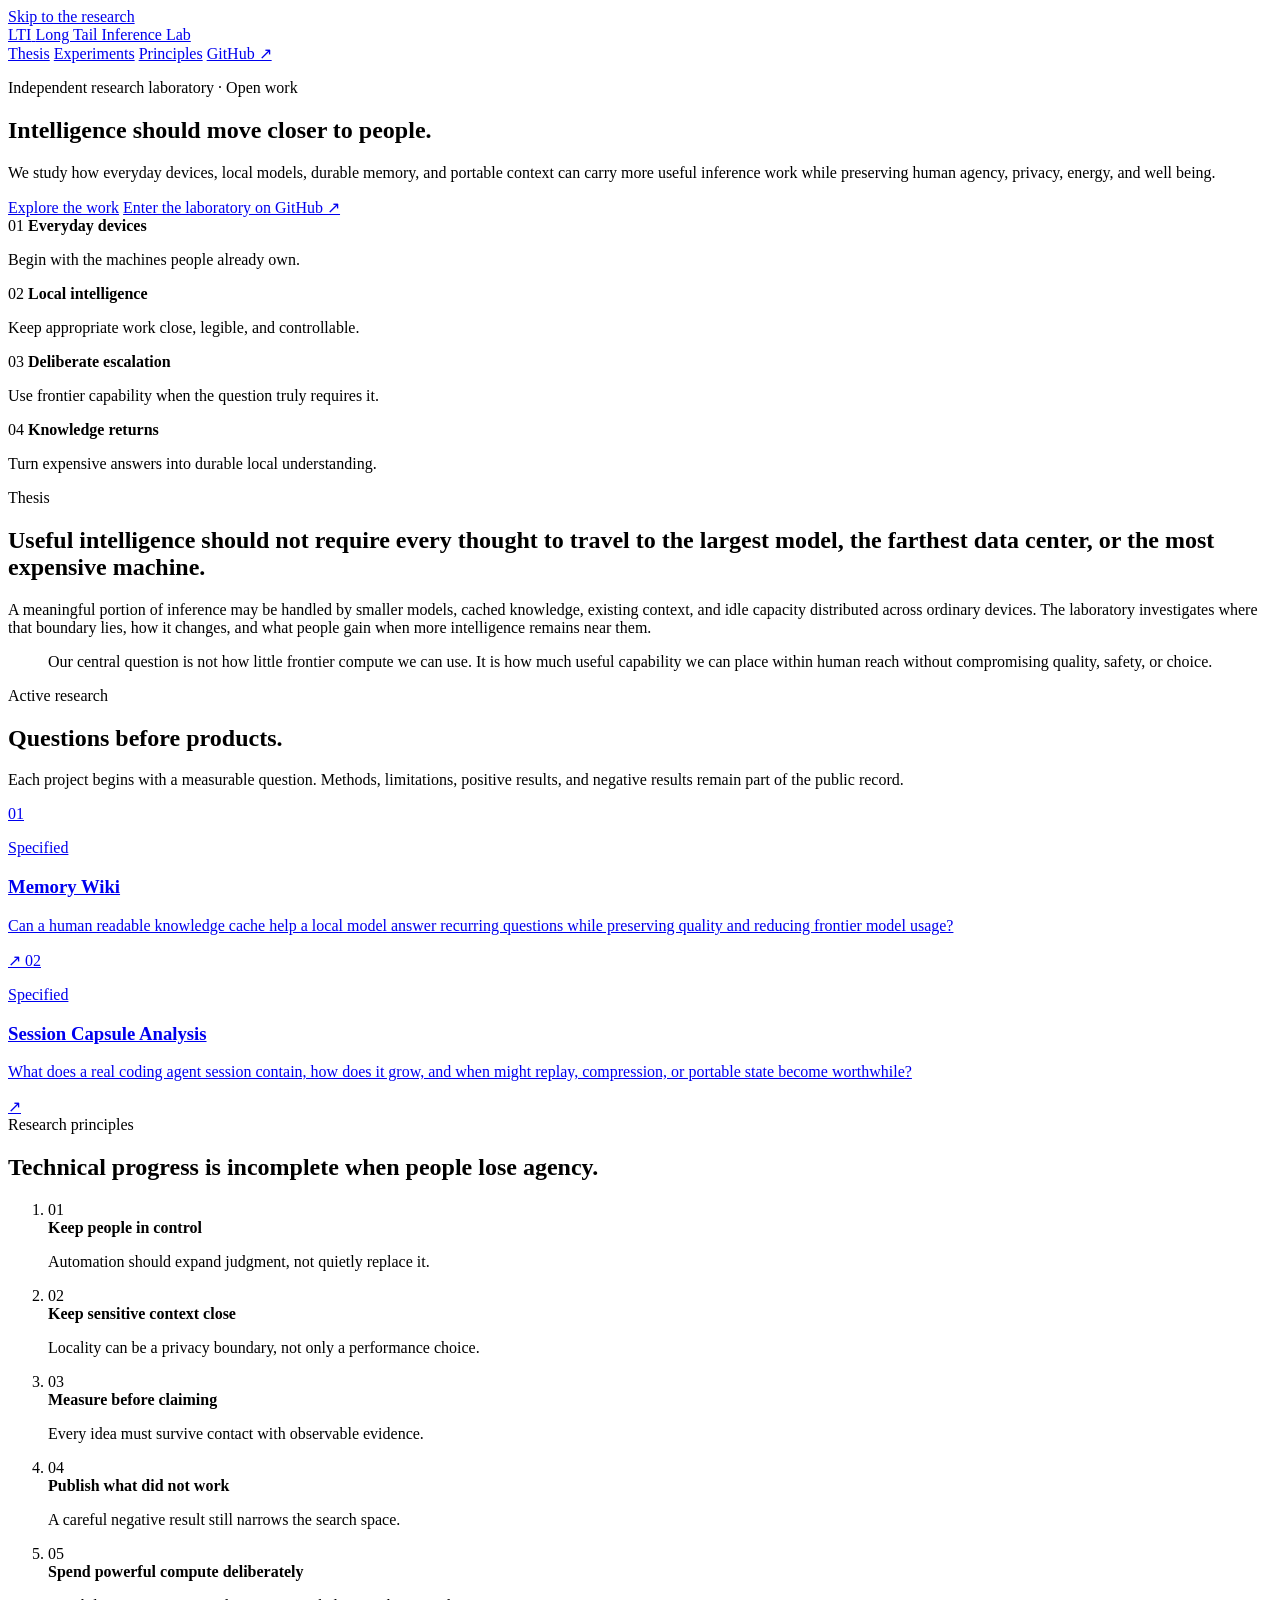
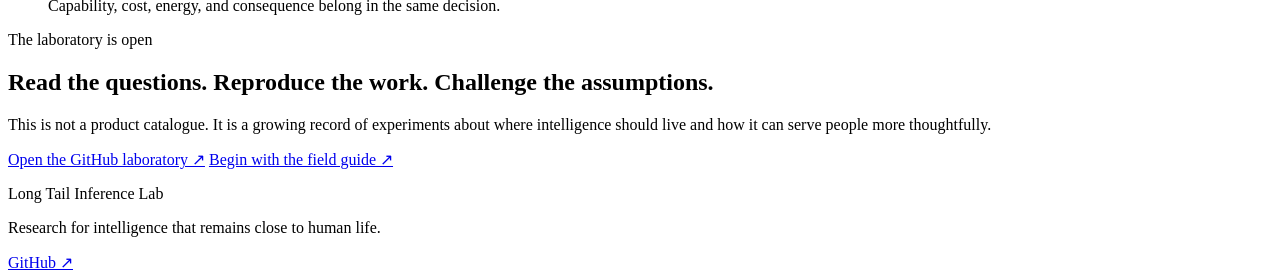
==== website/index.html @ 5ebd6b43 "Add laboratory website structure" ====
<!doctype html>
<html lang="en">
  <head>
    <meta charset="utf-8" />
    <meta name="viewport" content="width=device-width, initial-scale=1" />
    <meta
      name="description"
      content="Long Tail Inference Lab studies how everyday devices, local models, durable memory, and portable context can make useful intelligence more private, efficient, and human centered."
    />
    <meta name="theme-color" content="#f4f3ef" />
    <meta property="og:title" content="Long Tail Inference Lab" />
    <meta
      property="og:description"
      content="Researching how intelligence can move closer to people."
    />
    <meta property="og:type" content="website" />
    <title>Long Tail Inference Lab</title>
    <link rel="stylesheet" href="styles.css" />
  </head>
  <body>
    <a class="skip-link" href="#main">Skip to the research</a>

    <header class="site-header">
      <a class="identity" href="#top" aria-label="Long Tail Inference Lab home">
        <span class="identity-mark" aria-hidden="true">LTI</span>
        <span>Long Tail Inference Lab</span>
      </a>
      <nav aria-label="Primary navigation">
        <a href="#thesis">Thesis</a>
        <a href="#experiments">Experiments</a>
        <a href="#principles">Principles</a>
        <a
          href="https://github.com/raghavan/longtail-inference-lab"
          target="_blank"
          rel="noreferrer"
        >GitHub ↗</a>
      </nav>
    </header>

    <main id="main">
      <section class="hero" id="top" aria-labelledby="hero-title">
        <p class="eyebrow">Independent research laboratory · Open work</p>
        <h1 id="hero-title">Intelligence should move closer to people.</h1>
        <p class="hero-copy">
          We study how everyday devices, local models, durable memory, and portable context can carry more useful inference work while preserving human agency, privacy, energy, and well being.
        </p>
        <div class="hero-actions">
          <a class="primary-action" href="#experiments">Explore the work</a>
          <a
            class="text-action"
            href="https://github.com/raghavan/longtail-inference-lab"
            target="_blank"
            rel="noreferrer"
          >Enter the laboratory on GitHub ↗</a>
        </div>
      </section>

      <section class="research-line" aria-label="Research direction">
        <div>
          <span>01</span>
          <strong>Everyday devices</strong>
          <p>Begin with the machines people already own.</p>
        </div>
        <div>
          <span>02</span>
          <strong>Local intelligence</strong>
          <p>Keep appropriate work close, legible, and controllable.</p>
        </div>
        <div>
          <span>03</span>
          <strong>Deliberate escalation</strong>
          <p>Use frontier capability when the question truly requires it.</p>
        </div>
        <div>
          <span>04</span>
          <strong>Knowledge returns</strong>
          <p>Turn expensive answers into durable local understanding.</p>
        </div>
      </section>

      <section class="split-section" id="thesis" aria-labelledby="thesis-title">
        <div class="section-label">Thesis</div>
        <div class="section-content">
          <h2 id="thesis-title">
            Useful intelligence should not require every thought to travel to the largest model, the farthest data center, or the most expensive machine.
          </h2>
          <p>
            A meaningful portion of inference may be handled by smaller models, cached knowledge, existing context, and idle capacity distributed across ordinary devices. The laboratory investigates where that boundary lies, how it changes, and what people gain when more intelligence remains near them.
          </p>
          <blockquote>
            Our central question is not how little frontier compute we can use. It is how much useful capability we can place within human reach without compromising quality, safety, or choice.
          </blockquote>
        </div>
      </section>

      <section id="experiments" aria-labelledby="experiments-title">
        <div class="section-heading">
          <div>
            <p class="section-label">Active research</p>
            <h2 id="experiments-title">Questions before products.</h2>
          </div>
          <p>
            Each project begins with a measurable question. Methods, limitations, positive results, and negative results remain part of the public record.
          </p>
        </div>

        <div class="experiment-list">
          <a
            class="experiment"
            href="https://github.com/raghavan/longtail-inference-lab/tree/main/projects/01_memory_wiki"
            target="_blank"
            rel="noreferrer"
          >
            <span class="experiment-number">01</span>
            <div>
              <p class="status">Specified</p>
              <h3>Memory Wiki</h3>
              <p>
                Can a human readable knowledge cache help a local model answer recurring questions while preserving quality and reducing frontier model usage?
              </p>
            </div>
            <span class="arrow" aria-hidden="true">↗</span>
          </a>

          <a
            class="experiment"
            href="https://github.com/raghavan/longtail-inference-lab/tree/main/projects/02_session_capsule_analysis"
            target="_blank"
            rel="noreferrer"
          >
            <span class="experiment-number">02</span>
            <div>
              <p class="status">Specified</p>
              <h3>Session Capsule Analysis</h3>
              <p>
                What does a real coding agent session contain, how does it grow, and when might replay, compression, or portable state become worthwhile?
              </p>
            </div>
            <span class="arrow" aria-hidden="true">↗</span>
          </a>
        </div>
      </section>

      <section class="split-section principles" id="principles" aria-labelledby="principles-title">
        <div class="section-label">Research principles</div>
        <div class="section-content">
          <h2 id="principles-title">Technical progress is incomplete when people lose agency.</h2>
          <ol class="principle-list">
            <li>
              <span>01</span>
              <div>
                <strong>Keep people in control</strong>
                <p>Automation should expand judgment, not quietly replace it.</p>
              </div>
            </li>
            <li>
              <span>02</span>
              <div>
                <strong>Keep sensitive context close</strong>
                <p>Locality can be a privacy boundary, not only a performance choice.</p>
              </div>
            </li>
            <li>
              <span>03</span>
              <div>
                <strong>Measure before claiming</strong>
                <p>Every idea must survive contact with observable evidence.</p>
              </div>
            </li>
            <li>
              <span>04</span>
              <div>
                <strong>Publish what did not work</strong>
                <p>A careful negative result still narrows the search space.</p>
              </div>
            </li>
            <li>
              <span>05</span>
              <div>
                <strong>Spend powerful compute deliberately</strong>
                <p>Capability, cost, energy, and consequence belong in the same decision.</p>
              </div>
            </li>
          </ol>
        </div>
      </section>

      <section class="invitation" aria-labelledby="invitation-title">
        <p class="section-label">The laboratory is open</p>
        <h2 id="invitation-title">Read the questions. Reproduce the work. Challenge the assumptions.</h2>
        <p>
          This is not a product catalogue. It is a growing record of experiments about where intelligence should live and how it can serve people more thoughtfully.
        </p>
        <div class="invitation-links">
          <a
            class="primary-action"
            href="https://github.com/raghavan/longtail-inference-lab"
            target="_blank"
            rel="noreferrer"
          >Open the GitHub laboratory ↗</a>
          <a
            class="text-action"
            href="https://github.com/raghavan/longtail-inference-lab/blob/main/resources/learning/field_guide.md"
            target="_blank"
            rel="noreferrer"
          >Begin with the field guide ↗</a>
        </div>
      </section>
    </main>

    <footer>
      <p>Long Tail Inference Lab</p>
      <p>Research for intelligence that remains close to human life.</p>
      <a
        href="https://github.com/raghavan/longtail-inference-lab"
        target="_blank"
        rel="noreferrer"
      >GitHub ↗</a>
    </footer>
  </body>
</html>
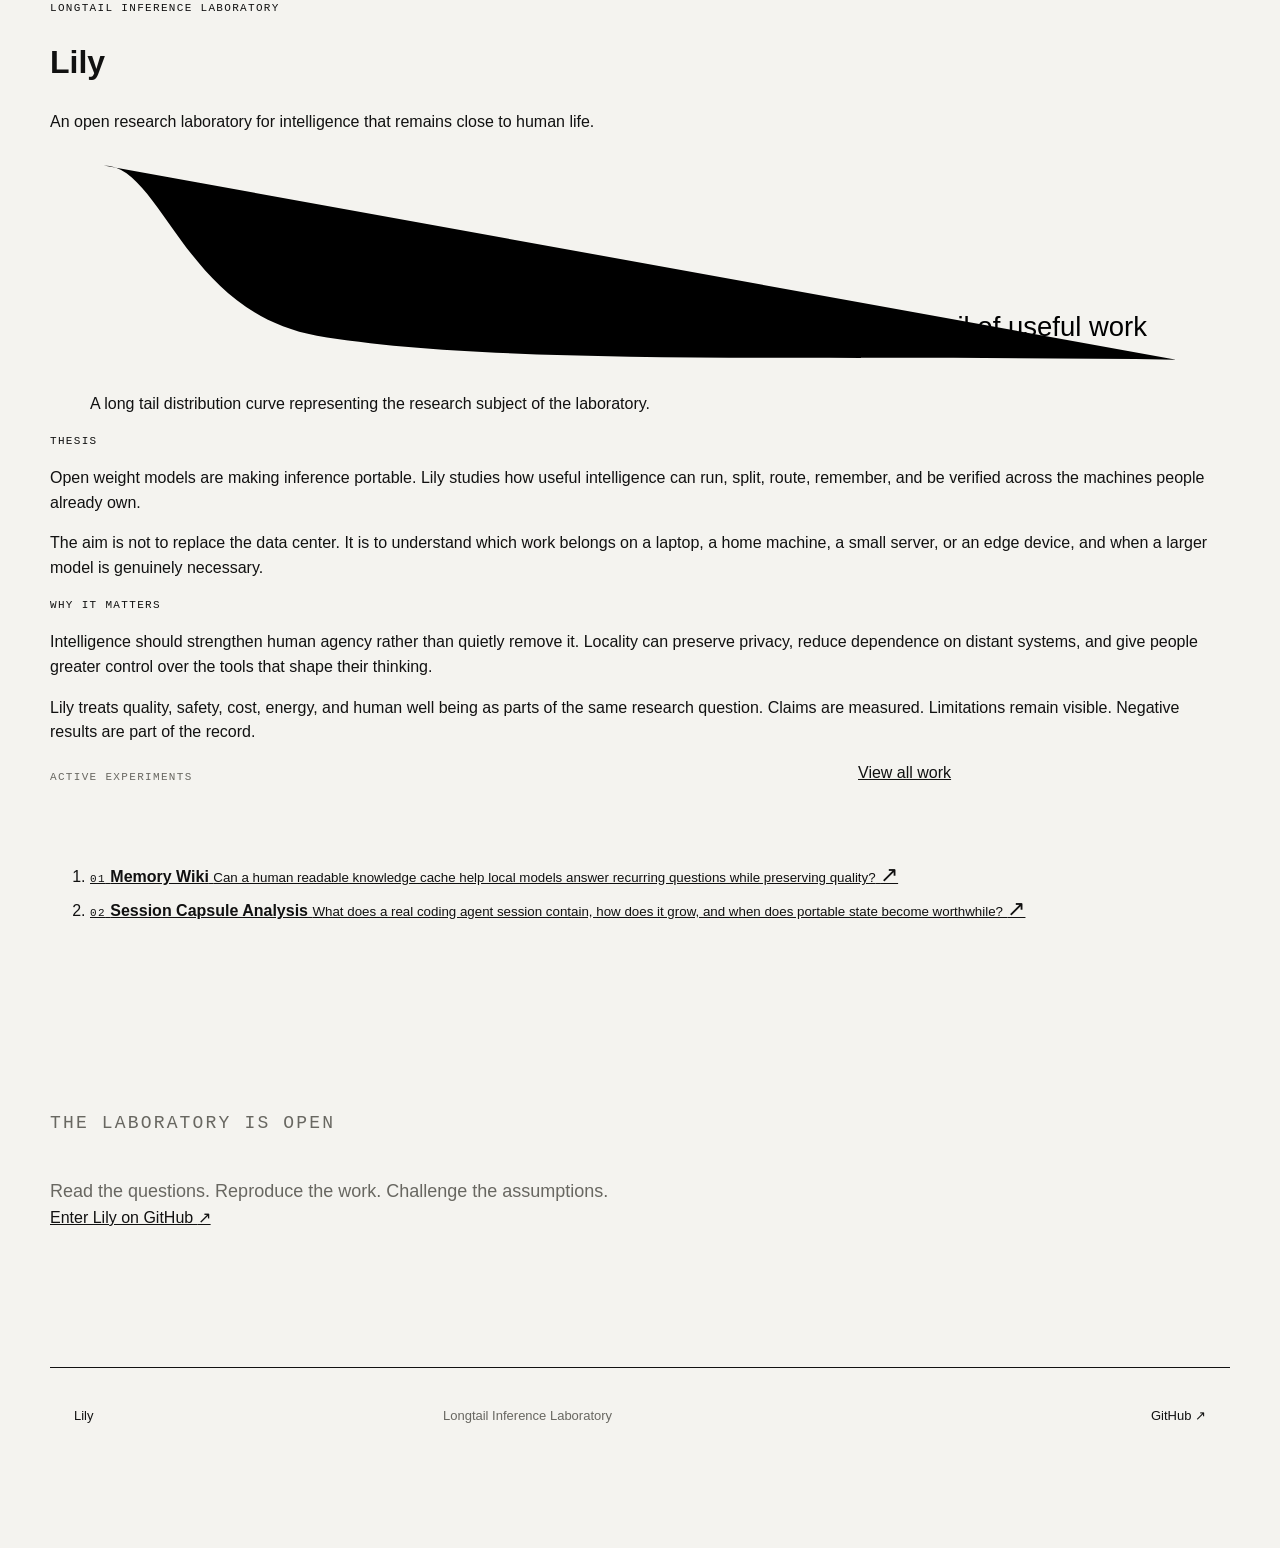
==== commit 29bcbfea: "Refine Lily website identity and content" ====
--- a/website/index.html
+++ b/website/index.html
@@ -1,221 +1,90 @@
 <!doctype html>
 <html lang="en">
-  <head>
-    <meta charset="utf-8" />
-    <meta name="viewport" content="width=device-width, initial-scale=1" />
-    <meta
-      name="description"
-      content="Long Tail Inference Lab studies how everyday devices, local models, durable memory, and portable context can make useful intelligence more private, efficient, and human centered."
-    />
-    <meta name="theme-color" content="#f4f3ef" />
-    <meta property="og:title" content="Long Tail Inference Lab" />
-    <meta
-      property="og:description"
-      content="Researching how intelligence can move closer to people."
-    />
-    <meta property="og:type" content="website" />
-    <title>Long Tail Inference Lab</title>
-    <link rel="stylesheet" href="styles.css" />
-  </head>
-  <body>
-    <a class="skip-link" href="#main">Skip to the research</a>
+<head>
+  <meta charset="utf-8">
+  <meta name="viewport" content="width=device-width, initial-scale=1">
+  <title>Lily | Longtail Inference Laboratory</title>
+  <meta name="description" content="Lily is the Longtail Inference Laboratory, an open research laboratory studying how useful intelligence can move closer to people.">
+  <meta name="theme-color" content="#ffffff">
+  <meta property="og:title" content="Lily | Longtail Inference Laboratory">
+  <meta property="og:description" content="Researching how useful intelligence can remain closer to people, their devices, and their lives.">
+  <meta property="og:type" content="website">
+  <link rel="preconnect" href="https://fonts.googleapis.com">
+  <link rel="preconnect" href="https://fonts.gstatic.com" crossorigin>
+  <link href="https://fonts.googleapis.com/css2?family=IBM+Plex+Mono:wght@400;500&family=Newsreader:ital,opsz,wght@0,6..72,400;0,6..72,500;1,6..72,400&display=swap" rel="stylesheet">
+  <link rel="stylesheet" href="styles.css">
+</head>
+<body>
+  <a class="skip-link" href="#main">Skip to the research</a>
 
-    <header class="site-header">
-      <a class="identity" href="#top" aria-label="Long Tail Inference Lab home">
-        <span class="identity-mark" aria-hidden="true">LTI</span>
-        <span>Long Tail Inference Lab</span>
-      </a>
-      <nav aria-label="Primary navigation">
-        <a href="#thesis">Thesis</a>
-        <a href="#experiments">Experiments</a>
-        <a href="#principles">Principles</a>
-        <a
-          href="https://github.com/raghavan/longtail-inference-lab"
-          target="_blank"
-          rel="noreferrer"
-        >GitHub ↗</a>
-      </nav>
+  <main class="page" id="main">
+    <header>
+      <p class="eyebrow">Longtail Inference Laboratory</p>
+      <h1>Lily</h1>
+      <p class="dek">An open research laboratory for intelligence that remains close to human life.</p>
     </header>
 
-    <main id="main">
-      <section class="hero" id="top" aria-labelledby="hero-title">
-        <p class="eyebrow">Independent research laboratory · Open work</p>
-        <h1 id="hero-title">Intelligence should move closer to people.</h1>
-        <p class="hero-copy">
-          We study how everyday devices, local models, durable memory, and portable context can carry more useful inference work while preserving human agency, privacy, energy, and well being.
-        </p>
-        <div class="hero-actions">
-          <a class="primary-action" href="#experiments">Explore the work</a>
-          <a
-            class="text-action"
-            href="https://github.com/raghavan/longtail-inference-lab"
-            target="_blank"
-            rel="noreferrer"
-          >Enter the laboratory on GitHub ↗</a>
-        </div>
-      </section>
+    <figure class="tail" aria-labelledby="tail-caption">
+      <svg viewBox="0 0 640 136" xmlns="http://www.w3.org/2000/svg" aria-hidden="true">
+        <path d="M 8 9 C 42 9, 54 94, 132 108 C 238 126, 426 119, 632 122"></path>
+        <text class="tail-label" x="430" y="108">the long tail of useful work</text>
+      </svg>
+      <figcaption id="tail-caption" class="sr-only">A long tail distribution curve representing the research subject of the laboratory.</figcaption>
+    </figure>
 
-      <section class="research-line" aria-label="Research direction">
-        <div>
-          <span>01</span>
-          <strong>Everyday devices</strong>
-          <p>Begin with the machines people already own.</p>
-        </div>
-        <div>
-          <span>02</span>
-          <strong>Local intelligence</strong>
-          <p>Keep appropriate work close, legible, and controllable.</p>
-        </div>
-        <div>
-          <span>03</span>
-          <strong>Deliberate escalation</strong>
-          <p>Use frontier capability when the question truly requires it.</p>
-        </div>
-        <div>
-          <span>04</span>
-          <strong>Knowledge returns</strong>
-          <p>Turn expensive answers into durable local understanding.</p>
-        </div>
-      </section>
+    <section aria-labelledby="thesis-title">
+      <p class="eyebrow" id="thesis-title">Thesis</p>
+      <p>Open weight models are making inference portable. Lily studies how useful intelligence can run, split, route, remember, and be verified across the machines people already own.</p>
+      <p>The aim is not to replace the data center. It is to understand which work belongs on a laptop, a home machine, a small server, or an edge device, and when a larger model is genuinely necessary.</p>
+    </section>
 
-      <section class="split-section" id="thesis" aria-labelledby="thesis-title">
-        <div class="section-label">Thesis</div>
-        <div class="section-content">
-          <h2 id="thesis-title">
-            Useful intelligence should not require every thought to travel to the largest model, the farthest data center, or the most expensive machine.
-          </h2>
-          <p>
-            A meaningful portion of inference may be handled by smaller models, cached knowledge, existing context, and idle capacity distributed across ordinary devices. The laboratory investigates where that boundary lies, how it changes, and what people gain when more intelligence remains near them.
-          </p>
-          <blockquote>
-            Our central question is not how little frontier compute we can use. It is how much useful capability we can place within human reach without compromising quality, safety, or choice.
-          </blockquote>
-        </div>
-      </section>
+    <section aria-labelledby="purpose-title">
+      <p class="eyebrow" id="purpose-title">Why it matters</p>
+      <p>Intelligence should strengthen human agency rather than quietly remove it. Locality can preserve privacy, reduce dependence on distant systems, and give people greater control over the tools that shape their thinking.</p>
+      <p>Lily treats quality, safety, cost, energy, and human well being as parts of the same research question. Claims are measured. Limitations remain visible. Negative results are part of the record.</p>
+    </section>
 
-      <section id="experiments" aria-labelledby="experiments-title">
-        <div class="section-heading">
-          <div>
-            <p class="section-label">Active research</p>
-            <h2 id="experiments-title">Questions before products.</h2>
-          </div>
-          <p>
-            Each project begins with a measurable question. Methods, limitations, positive results, and negative results remain part of the public record.
-          </p>
-        </div>
+    <section class="experiments" aria-labelledby="experiments-title">
+      <div class="section-heading">
+        <p class="eyebrow" id="experiments-title">Active experiments</p>
+        <a class="quiet-link" href="https://github.com/raghavan/longtail-inference-lab/tree/main/projects">View all work</a>
+      </div>
 
-        <div class="experiment-list">
-          <a
-            class="experiment"
-            href="https://github.com/raghavan/longtail-inference-lab/tree/main/projects/01_memory_wiki"
-            target="_blank"
-            rel="noreferrer"
-          >
+      <ol>
+        <li>
+          <a href="https://github.com/raghavan/longtail-inference-lab/tree/main/projects/01_memory_wiki">
             <span class="experiment-number">01</span>
-            <div>
-              <p class="status">Specified</p>
-              <h3>Memory Wiki</h3>
-              <p>
-                Can a human readable knowledge cache help a local model answer recurring questions while preserving quality and reducing frontier model usage?
-              </p>
-            </div>
+            <span class="experiment-copy">
+              <strong>Memory Wiki</strong>
+              <small>Can a human readable knowledge cache help local models answer recurring questions while preserving quality?</small>
+            </span>
             <span class="arrow" aria-hidden="true">↗</span>
           </a>
-
-          <a
-            class="experiment"
-            href="https://github.com/raghavan/longtail-inference-lab/tree/main/projects/02_session_capsule_analysis"
-            target="_blank"
-            rel="noreferrer"
-          >
+        </li>
+        <li>
+          <a href="https://github.com/raghavan/longtail-inference-lab/tree/main/projects/02_session_capsule_analysis">
             <span class="experiment-number">02</span>
-            <div>
-              <p class="status">Specified</p>
-              <h3>Session Capsule Analysis</h3>
-              <p>
-                What does a real coding agent session contain, how does it grow, and when might replay, compression, or portable state become worthwhile?
-              </p>
-            </div>
+            <span class="experiment-copy">
+              <strong>Session Capsule Analysis</strong>
+              <small>What does a real coding agent session contain, how does it grow, and when does portable state become worthwhile?</small>
+            </span>
             <span class="arrow" aria-hidden="true">↗</span>
           </a>
-        </div>
-      </section>
+        </li>
+      </ol>
+    </section>
 
-      <section class="split-section principles" id="principles" aria-labelledby="principles-title">
-        <div class="section-label">Research principles</div>
-        <div class="section-content">
-          <h2 id="principles-title">Technical progress is incomplete when people lose agency.</h2>
-          <ol class="principle-list">
-            <li>
-              <span>01</span>
-              <div>
-                <strong>Keep people in control</strong>
-                <p>Automation should expand judgment, not quietly replace it.</p>
-              </div>
-            </li>
-            <li>
-              <span>02</span>
-              <div>
-                <strong>Keep sensitive context close</strong>
-                <p>Locality can be a privacy boundary, not only a performance choice.</p>
-              </div>
-            </li>
-            <li>
-              <span>03</span>
-              <div>
-                <strong>Measure before claiming</strong>
-                <p>Every idea must survive contact with observable evidence.</p>
-              </div>
-            </li>
-            <li>
-              <span>04</span>
-              <div>
-                <strong>Publish what did not work</strong>
-                <p>A careful negative result still narrows the search space.</p>
-              </div>
-            </li>
-            <li>
-              <span>05</span>
-              <div>
-                <strong>Spend powerful compute deliberately</strong>
-                <p>Capability, cost, energy, and consequence belong in the same decision.</p>
-              </div>
-            </li>
-          </ol>
-        </div>
-      </section>
-
-      <section class="invitation" aria-labelledby="invitation-title">
-        <p class="section-label">The laboratory is open</p>
-        <h2 id="invitation-title">Read the questions. Reproduce the work. Challenge the assumptions.</h2>
-        <p>
-          This is not a product catalogue. It is a growing record of experiments about where intelligence should live and how it can serve people more thoughtfully.
-        </p>
-        <div class="invitation-links">
-          <a
-            class="primary-action"
-            href="https://github.com/raghavan/longtail-inference-lab"
-            target="_blank"
-            rel="noreferrer"
-          >Open the GitHub laboratory ↗</a>
-          <a
-            class="text-action"
-            href="https://github.com/raghavan/longtail-inference-lab/blob/main/resources/learning/field_guide.md"
-            target="_blank"
-            rel="noreferrer"
-          >Begin with the field guide ↗</a>
-        </div>
-      </section>
-    </main>
+    <section class="invitation" aria-labelledby="invitation-title">
+      <p class="eyebrow" id="invitation-title">The laboratory is open</p>
+      <p>Read the questions. Reproduce the work. Challenge the assumptions.</p>
+      <a href="https://github.com/raghavan/longtail-inference-lab">Enter Lily on GitHub <span aria-hidden="true">↗</span></a>
+    </section>
 
     <footer>
-      <p>Long Tail Inference Lab</p>
-      <p>Research for intelligence that remains close to human life.</p>
-      <a
-        href="https://github.com/raghavan/longtail-inference-lab"
-        target="_blank"
-        rel="noreferrer"
-      >GitHub ↗</a>
+      <p class="laboratory-name">Lily</p>
+      <p class="footer-note">Longtail Inference Laboratory</p>
+      <a class="github-link" href="https://github.com/raghavan/longtail-inference-lab">GitHub ↗</a>
     </footer>
-  </body>
+  </main>
+</body>
 </html>
--- a/website/styles.css
+++ b/website/styles.css
@@ -0,0 +1,534 @@
+:root {
+  color-scheme: light;
+  --paper: #f4f3ef;
+  --ink: #111111;
+  --muted: #686761;
+  --line: #c9c7bf;
+  --soft: #e9e7df;
+  --max: 1180px;
+  --serif: "Iowan Old Style", "Palatino Linotype", Palatino, Georgia, serif;
+  --sans: Inter, ui-sans-serif, -apple-system, BlinkMacSystemFont, "Segoe UI", sans-serif;
+  --mono: "SFMono-Regular", Consolas, "Liberation Mono", monospace;
+}
+
+* {
+  box-sizing: border-box;
+}
+
+html {
+  scroll-behavior: smooth;
+}
+
+body {
+  margin: 0;
+  background: var(--paper);
+  color: var(--ink);
+  font-family: var(--sans);
+  font-size: 16px;
+  line-height: 1.55;
+}
+
+::selection {
+  background: var(--ink);
+  color: var(--paper);
+}
+
+a {
+  color: inherit;
+}
+
+.skip-link {
+  position: fixed;
+  top: 12px;
+  left: 12px;
+  z-index: 10;
+  padding: 10px 14px;
+  background: var(--ink);
+  color: var(--paper);
+  transform: translateY(-180%);
+}
+
+.skip-link:focus {
+  transform: translateY(0);
+}
+
+.site-header,
+main,
+footer {
+  width: min(calc(100% - 48px), var(--max));
+  margin-inline: auto;
+}
+
+.site-header {
+  min-height: 86px;
+  display: flex;
+  align-items: center;
+  justify-content: space-between;
+  gap: 32px;
+  border-bottom: 1px solid var(--ink);
+}
+
+.identity {
+  display: inline-flex;
+  align-items: center;
+  gap: 12px;
+  text-decoration: none;
+  font-size: 14px;
+  font-weight: 650;
+  letter-spacing: 0.01em;
+}
+
+.identity-mark {
+  display: inline-grid;
+  place-items: center;
+  width: 38px;
+  height: 38px;
+  border: 1px solid var(--ink);
+  border-radius: 50%;
+  font-family: var(--mono);
+  font-size: 10px;
+  letter-spacing: 0.08em;
+}
+
+nav {
+  display: flex;
+  align-items: center;
+  gap: 26px;
+}
+
+nav a,
+.text-action,
+footer a {
+  font-size: 13px;
+  text-decoration: none;
+  border-bottom: 1px solid transparent;
+}
+
+nav a:hover,
+nav a:focus-visible,
+.text-action:hover,
+.text-action:focus-visible,
+footer a:hover,
+footer a:focus-visible {
+  border-color: currentColor;
+}
+
+.hero {
+  min-height: 72vh;
+  padding: 86px 0 72px;
+  display: flex;
+  flex-direction: column;
+  justify-content: space-between;
+  border-bottom: 1px solid var(--ink);
+}
+
+.eyebrow,
+.section-label,
+.status,
+.experiment-number {
+  margin: 0;
+  font-family: var(--mono);
+  font-size: 11px;
+  font-weight: 500;
+  letter-spacing: 0.12em;
+  text-transform: uppercase;
+}
+
+.hero h1 {
+  max-width: 1020px;
+  margin: 72px 0 36px;
+  font-family: var(--serif);
+  font-size: clamp(58px, 9vw, 126px);
+  font-weight: 400;
+  letter-spacing: -0.055em;
+  line-height: 0.88;
+}
+
+.hero-copy {
+  max-width: 760px;
+  margin: 0;
+  font-family: var(--serif);
+  font-size: clamp(21px, 2.2vw, 31px);
+  line-height: 1.34;
+}
+
+.hero-actions,
+.invitation-links {
+  margin-top: 54px;
+  display: flex;
+  align-items: center;
+  flex-wrap: wrap;
+  gap: 22px;
+}
+
+.primary-action {
+  display: inline-flex;
+  min-height: 48px;
+  align-items: center;
+  justify-content: center;
+  padding: 12px 18px;
+  background: var(--ink);
+  color: var(--paper);
+  border: 1px solid var(--ink);
+  text-decoration: none;
+  font-size: 13px;
+  font-weight: 600;
+}
+
+.primary-action:hover,
+.primary-action:focus-visible {
+  background: transparent;
+  color: var(--ink);
+}
+
+.research-line {
+  display: grid;
+  grid-template-columns: repeat(4, 1fr);
+  border-bottom: 1px solid var(--ink);
+}
+
+.research-line > div {
+  min-height: 210px;
+  padding: 30px 24px 28px 0;
+  border-right: 1px solid var(--line);
+}
+
+.research-line > div:not(:first-child) {
+  padding-left: 24px;
+}
+
+.research-line > div:last-child {
+  border-right: 0;
+}
+
+.research-line span {
+  display: block;
+  margin-bottom: 54px;
+  font-family: var(--mono);
+  font-size: 10px;
+  color: var(--muted);
+}
+
+.research-line strong {
+  display: block;
+  margin-bottom: 8px;
+  font-family: var(--serif);
+  font-size: 21px;
+  font-weight: 400;
+}
+
+.research-line p {
+  margin: 0;
+  color: var(--muted);
+  font-size: 13px;
+}
+
+.split-section {
+  display: grid;
+  grid-template-columns: 1fr 3fr;
+  gap: 40px;
+  padding: 116px 0;
+  border-bottom: 1px solid var(--ink);
+}
+
+.section-content {
+  max-width: 870px;
+}
+
+.section-content h2,
+.section-heading h2,
+.invitation h2 {
+  margin: 0;
+  font-family: var(--serif);
+  font-weight: 400;
+  letter-spacing: -0.035em;
+  line-height: 1.04;
+}
+
+.section-content h2 {
+  font-size: clamp(38px, 5.2vw, 72px);
+}
+
+.section-content > p {
+  max-width: 700px;
+  margin: 42px 0 0;
+  color: var(--muted);
+  font-size: 18px;
+}
+
+blockquote {
+  margin: 74px 0 0;
+  padding: 28px 0 0;
+  border-top: 1px solid var(--ink);
+  font-family: var(--serif);
+  font-size: clamp(24px, 3vw, 38px);
+  line-height: 1.3;
+}
+
+#experiments {
+  padding: 116px 0;
+  border-bottom: 1px solid var(--ink);
+}
+
+.section-heading {
+  display: grid;
+  grid-template-columns: 2fr 1fr;
+  gap: 64px;
+  align-items: end;
+  margin-bottom: 72px;
+}
+
+.section-heading h2 {
+  margin-top: 22px;
+  font-size: clamp(48px, 7vw, 92px);
+}
+
+.section-heading > p {
+  margin: 0;
+  color: var(--muted);
+}
+
+.experiment-list {
+  border-top: 1px solid var(--ink);
+}
+
+.experiment {
+  display: grid;
+  grid-template-columns: 90px 1fr 36px;
+  gap: 24px;
+  padding: 36px 0;
+  border-bottom: 1px solid var(--line);
+  text-decoration: none;
+}
+
+.experiment:hover,
+.experiment:focus-visible {
+  background: var(--soft);
+  outline: none;
+}
+
+.experiment h3 {
+  margin: 12px 0 10px;
+  font-family: var(--serif);
+  font-size: clamp(30px, 3.6vw, 50px);
+  font-weight: 400;
+  line-height: 1.05;
+}
+
+.experiment p:last-child {
+  max-width: 720px;
+  margin: 0;
+  color: var(--muted);
+}
+
+.status {
+  color: var(--muted);
+}
+
+.arrow {
+  align-self: center;
+  justify-self: end;
+  font-size: 22px;
+}
+
+.principles {
+  align-items: start;
+}
+
+.principle-list {
+  margin: 72px 0 0;
+  padding: 0;
+  list-style: none;
+  border-top: 1px solid var(--ink);
+}
+
+.principle-list li {
+  display: grid;
+  grid-template-columns: 70px 1fr;
+  gap: 20px;
+  padding: 24px 0;
+  border-bottom: 1px solid var(--line);
+}
+
+.principle-list li > span {
+  font-family: var(--mono);
+  font-size: 10px;
+  color: var(--muted);
+}
+
+.principle-list strong {
+  font-family: var(--serif);
+  font-size: 24px;
+  font-weight: 400;
+}
+
+.principle-list p {
+  margin: 6px 0 0;
+  color: var(--muted);
+}
+
+.invitation {
+  padding: 128px 0 136px;
+  border-bottom: 1px solid var(--ink);
+}
+
+.invitation h2 {
+  max-width: 900px;
+  margin-top: 34px;
+  font-size: clamp(48px, 7vw, 96px);
+}
+
+.invitation > p:not(.section-label) {
+  max-width: 680px;
+  margin: 40px 0 0;
+  color: var(--muted);
+  font-size: 18px;
+}
+
+footer {
+  min-height: 180px;
+  padding: 38px 0;
+  display: grid;
+  grid-template-columns: 1fr 2fr auto;
+  gap: 30px;
+  align-items: start;
+  font-size: 13px;
+}
+
+footer p {
+  margin: 0;
+}
+
+footer p:nth-child(2) {
+  color: var(--muted);
+}
+
+:focus-visible {
+  outline: 2px solid var(--ink);
+  outline-offset: 4px;
+}
+
+@media (max-width: 800px) {
+  .site-header,
+  main,
+  footer {
+    width: min(calc(100% - 32px), var(--max));
+  }
+
+  .site-header {
+    align-items: flex-start;
+    padding: 18px 0;
+  }
+
+  nav {
+    justify-content: flex-end;
+    flex-wrap: wrap;
+    gap: 10px 16px;
+  }
+
+  nav a:not(:last-child) {
+    display: none;
+  }
+
+  .hero {
+    min-height: auto;
+    padding: 72px 0 64px;
+  }
+
+  .hero h1 {
+    margin-top: 56px;
+    font-size: clamp(56px, 17vw, 86px);
+  }
+
+  .research-line {
+    grid-template-columns: 1fr 1fr;
+  }
+
+  .research-line > div:nth-child(2) {
+    border-right: 0;
+  }
+
+  .research-line > div:nth-child(n + 3) {
+    border-top: 1px solid var(--line);
+  }
+
+  .research-line > div:nth-child(3) {
+    padding-left: 0;
+  }
+
+  .split-section,
+  .section-heading {
+    grid-template-columns: 1fr;
+  }
+
+  .split-section,
+  #experiments {
+    padding: 82px 0;
+  }
+
+  .experiment {
+    grid-template-columns: 48px 1fr 24px;
+  }
+
+  footer {
+    grid-template-columns: 1fr;
+    min-height: auto;
+  }
+}
+
+@media (max-width: 520px) {
+  .identity span:last-child {
+    display: none;
+  }
+
+  .hero-copy,
+  .section-content > p,
+  .invitation > p:not(.section-label) {
+    font-size: 17px;
+  }
+
+  .hero-actions,
+  .invitation-links {
+    align-items: flex-start;
+    flex-direction: column;
+  }
+
+  .research-line {
+    grid-template-columns: 1fr;
+  }
+
+  .research-line > div,
+  .research-line > div:not(:first-child) {
+    min-height: 170px;
+    padding: 24px 0;
+    border-right: 0;
+    border-top: 1px solid var(--line);
+  }
+
+  .research-line > div:first-child {
+    border-top: 0;
+  }
+
+  .research-line span {
+    margin-bottom: 32px;
+  }
+
+  .experiment {
+    grid-template-columns: 32px 1fr;
+    gap: 14px;
+  }
+
+  .arrow {
+    display: none;
+  }
+
+  .principle-list li {
+    grid-template-columns: 42px 1fr;
+  }
+}
+
+@media (prefers-reduced-motion: reduce) {
+  html {
+    scroll-behavior: auto;
+  }
+}
